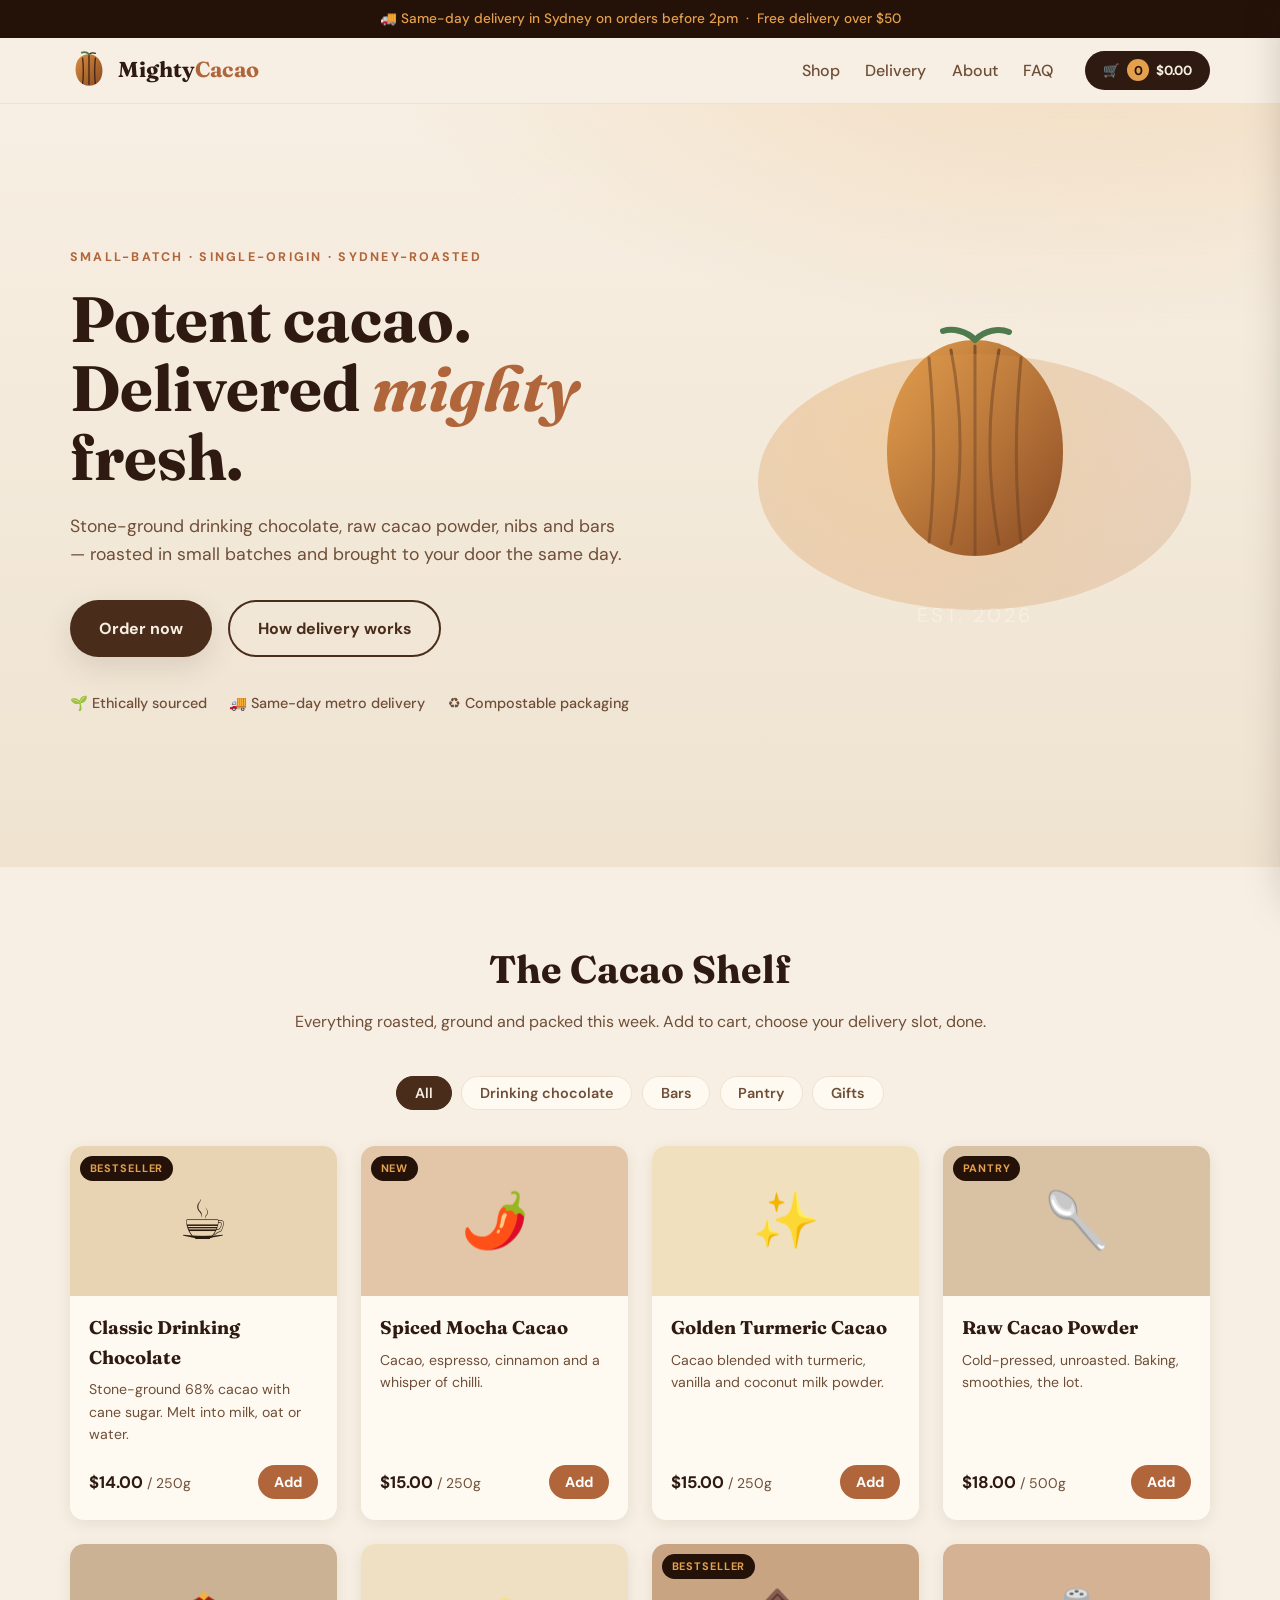
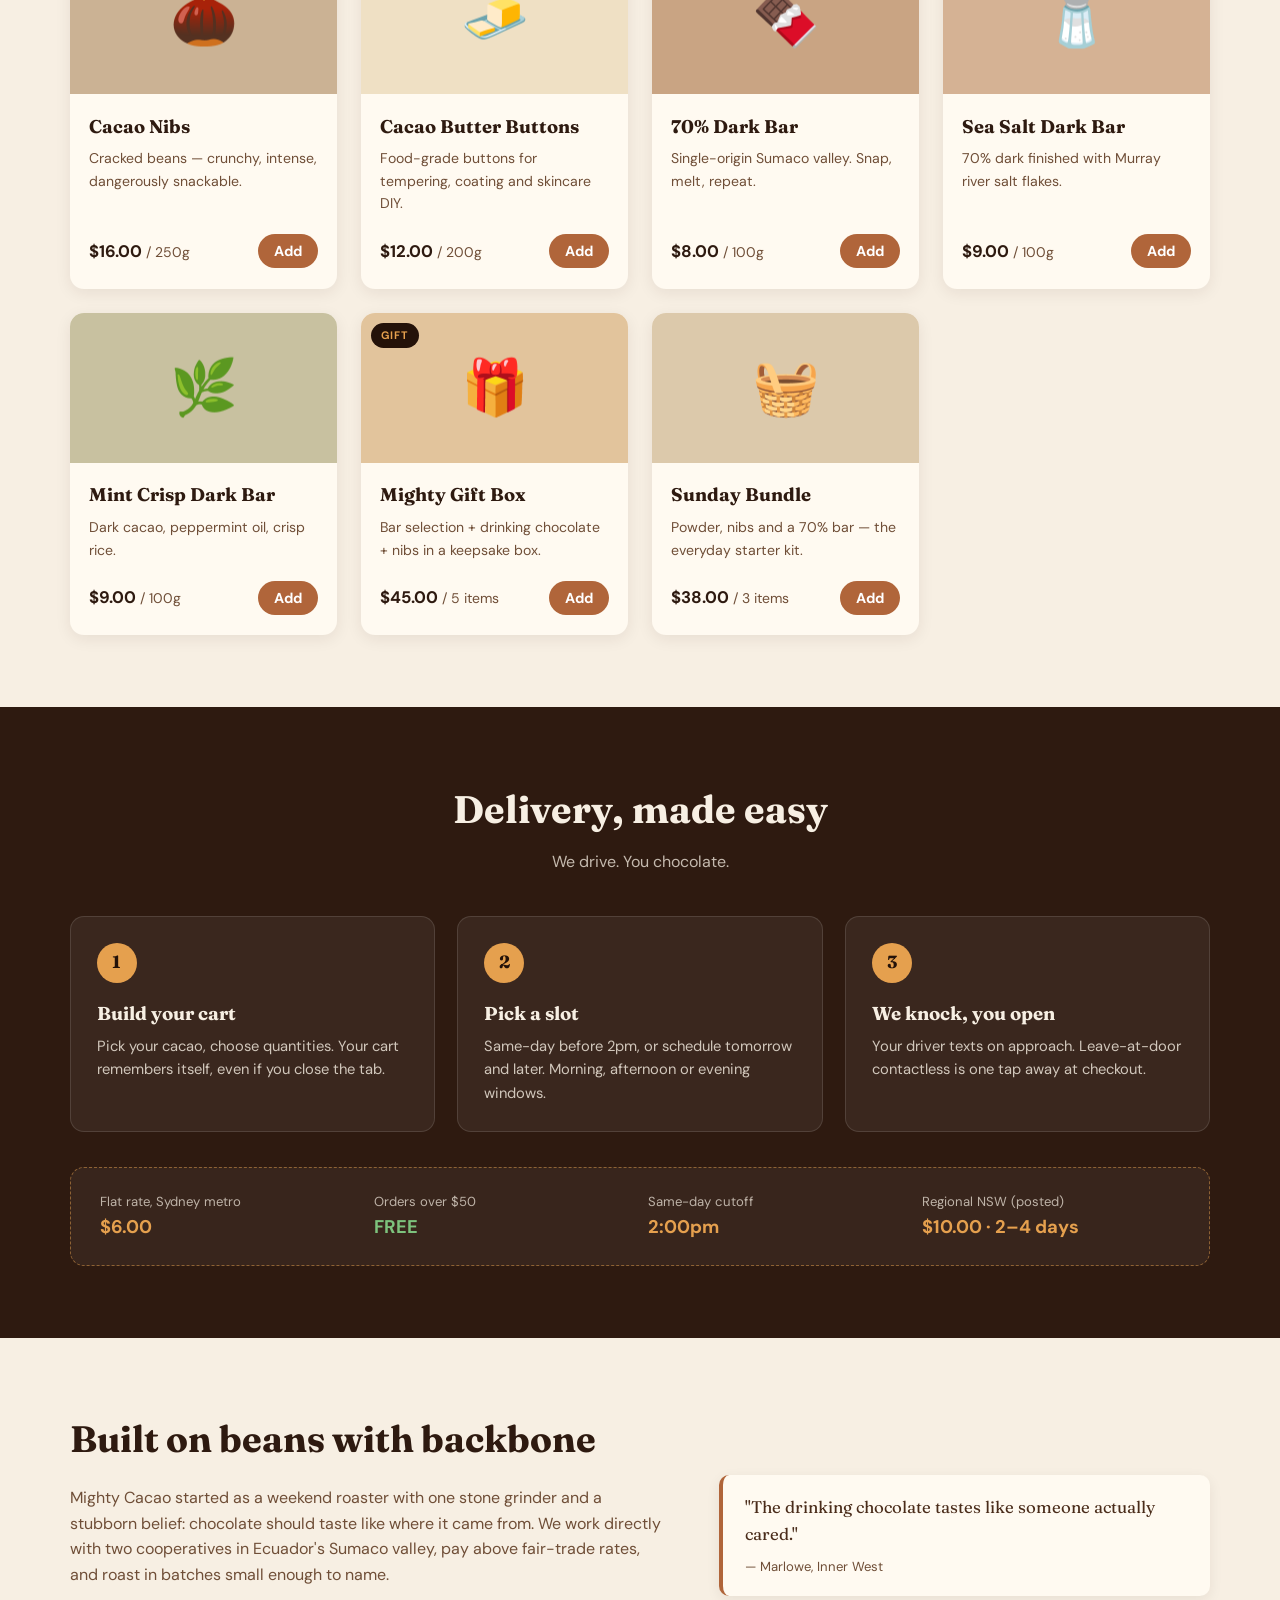
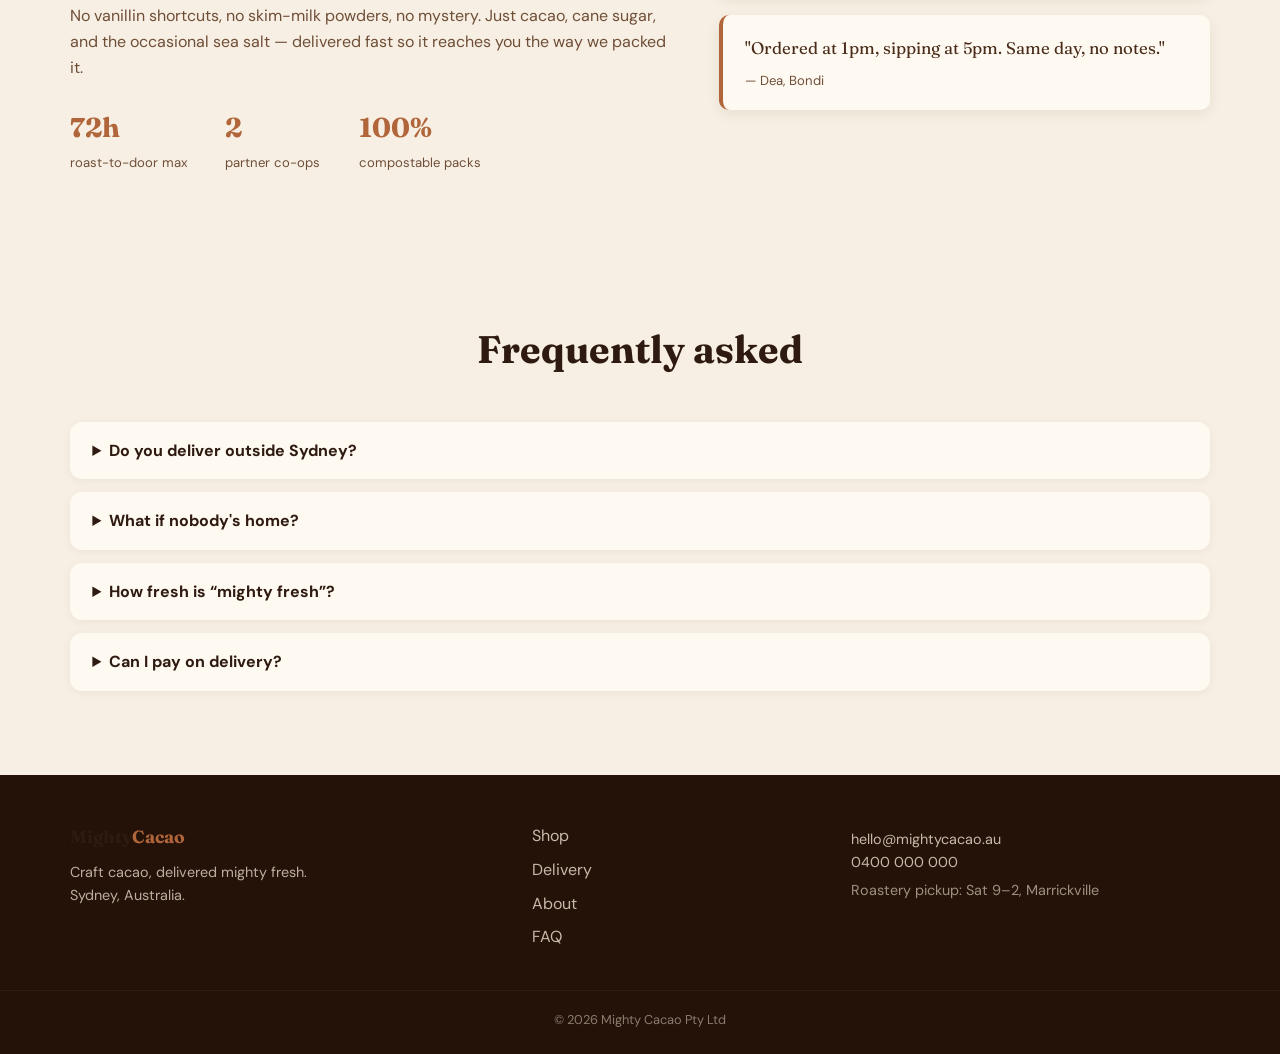
==== mighty-cacao-single-file.html @ 677f0672 "Mighty Cacao ordering site: shop, cart, checkout with delivery slots Co-Authored-By: Claude Code <no" ====
<!DOCTYPE html>
<html lang="en">
<head>
<meta charset="UTF-8">
<meta name="viewport" content="width=device-width, initial-scale=1.0">
<title>Mighty Cacao — Craft Cacao, Delivered</title>
<meta name="description" content="Small-batch cacao, drinking chocolate and bars, delivered fresh to your door. Order before 2pm for same-day delivery in Sydney.">
<link rel="preconnect" href="https://fonts.googleapis.com">
<link rel="preconnect" href="https://fonts.gstatic.com" crossorigin>
<link href="https://fonts.googleapis.com/css2?family=Fraunces:opsz,wght@9..144,400;9..144,600;9..144,700&family=DM+Sans:wght@400;500;700&display=swap" rel="stylesheet">
<style>
/* Mighty Cacao — styles */
:root {
  --espresso: #241209;
  --cocoa-900: #2e1a10;
  --cocoa-700: #4a2c1a;
  --cocoa-500: #6f4e37;
  --caramel: #c98a2d;
  --copper: #b0653a;
  --gold: #e5a04e;
  --cream: #f7efe3;
  --cream-2: #efe3d0;
  --paper: #fffaf1;
  --leaf: #4e7a4e;
  --ink: #2b1c12;
  --radius: 14px;
  --shadow: 0 10px 30px rgba(46, 26, 16, .12);
  --font-display: "Fraunces", Georgia, serif;
  --font-body: "DM Sans", system-ui, -apple-system, sans-serif;
}

* { margin: 0; padding: 0; box-sizing: border-box; }
html { scroll-behavior: smooth; }
body {
  font-family: var(--font-body);
  background: var(--cream);
  color: var(--ink);
  line-height: 1.6;
}
img, svg { display: block; }
a { color: inherit; text-decoration: none; }
button { font-family: inherit; cursor: pointer; }

.container { width: min(1140px, 92%); margin: 0 auto; }

/* ---------- buttons ---------- */
.btn {
  display: inline-block;
  padding: .85rem 1.7rem;
  border-radius: 999px;
  border: 2px solid transparent;
  font-weight: 700;
  font-size: 1rem;
  transition: transform .15s ease, box-shadow .15s ease, background .15s ease;
}
.btn:active { transform: scale(.97); }
.btn-primary { background: var(--cocoa-700); color: var(--cream); box-shadow: var(--shadow); }
.btn-primary:hover { background: var(--espresso); }
.btn-ghost { border-color: var(--cocoa-700); color: var(--cocoa-700); }
.btn-ghost:hover { background: rgba(74, 44, 26, .08); }
.btn-block { width: 100%; text-align: center; }
.btn:disabled { opacity: .45; cursor: not-allowed; }
.icon-btn {
  background: none; border: 0; font-size: 1.25rem; color: var(--cocoa-700);
  width: 38px; height: 38px; border-radius: 50%;
}
.icon-btn:hover { background: rgba(74, 44, 26, .1); }

/* ---------- announce ---------- */
.announce {
  background: var(--espresso); color: var(--gold);
  text-align: center; padding: .5rem 1rem; font-size: .85rem; font-weight: 500;
}

/* ---------- header ---------- */
.header {
  position: sticky; top: 0; z-index: 50;
  background: rgba(247, 239, 227, .92);
  backdrop-filter: blur(10px);
  border-bottom: 1px solid var(--cream-2);
}
.header-inner { display: flex; align-items: center; gap: 2rem; padding: .8rem 0; }
.logo { display: flex; align-items: center; gap: .6rem; }
.logo-text { font-family: var(--font-display); font-weight: 700; font-size: 1.35rem; color: var(--cocoa-900); }
.logo-text span { color: var(--copper); }
.logo-text.small { font-size: 1.1rem; display: inline-block; margin-bottom: .3rem; }
.nav { display: flex; gap: 1.6rem; margin-left: auto; }
.nav a { font-weight: 500; color: var(--cocoa-500); position: relative; }
.nav a:hover { color: var(--cocoa-900); }
.nav a::after {
  content: ""; position: absolute; left: 0; bottom: -4px; height: 2px; width: 0;
  background: var(--copper); transition: width .2s ease;
}
.nav a:hover::after { width: 100%; }
.cart-btn {
  display: flex; align-items: center; gap: .45rem;
  background: var(--cocoa-900); color: var(--cream);
  border: 0; border-radius: 999px; padding: .55rem 1.1rem; font-weight: 700;
}
.cart-btn:hover { background: var(--espresso); }
.cart-count {
  background: var(--gold); color: var(--espresso);
  border-radius: 999px; min-width: 22px; height: 22px;
  display: inline-flex; align-items: center; justify-content: center;
  font-size: .8rem; padding: 0 .35rem;
}

/* ---------- hero ---------- */
.hero {
  background:
    radial-gradient(1200px 500px at 85% -10%, rgba(229, 160, 78, .25), transparent 60%),
    linear-gradient(180deg, var(--cream) 0%, var(--cream-2) 100%);
  overflow: hidden;
}
.hero-inner { display: grid; grid-template-columns: 1.15fr .85fr; gap: 2rem; align-items: center; padding: 4.5rem 0 5rem; }
.eyebrow { text-transform: uppercase; letter-spacing: .18em; font-size: .78rem; font-weight: 700; color: var(--copper); margin-bottom: 1rem; }
.hero h1 { font-family: var(--font-display); font-size: clamp(2.4rem, 5.4vw, 4rem); line-height: 1.08; color: var(--cocoa-900); }
.hero h1 em { color: var(--copper); font-style: italic; }
.hero-sub { margin: 1.3rem 0 2rem; font-size: 1.1rem; color: var(--cocoa-500); max-width: 46ch; }
.hero-cta { display: flex; gap: 1rem; flex-wrap: wrap; }
.hero-badges { list-style: none; display: flex; gap: 1.4rem; margin-top: 2.2rem; flex-wrap: wrap; color: var(--cocoa-500); font-size: .9rem; font-weight: 500; }
.hero-art { position: relative; display: flex; justify-content: center; }
.hero-circle {
  position: absolute; inset: 10% 4%;
  background: radial-gradient(circle at 30% 30%, rgba(229,160,78,.35), rgba(176,101,58,.18));
  border-radius: 50%;
  animation: float 7s ease-in-out infinite;
}
@keyframes float { 0%,100% { transform: translateY(0); } 50% { transform: translateY(-14px); } }

/* ---------- sections ---------- */
section { padding: 4.5rem 0; }
.section-head { text-align: center; margin-bottom: 2.6rem; }
.section-head h2 { font-family: var(--font-display); font-size: clamp(1.7rem, 3.4vw, 2.4rem); color: var(--cocoa-900); }
.section-head p { color: var(--cocoa-500); margin-top: .5rem; }

/* ---------- shop ---------- */
.filter-bar { display: flex; gap: .6rem; justify-content: center; flex-wrap: wrap; margin-bottom: 2.2rem; }
.chip {
  border: 1.5px solid var(--cream-2); background: var(--paper); color: var(--cocoa-500);
  border-radius: 999px; padding: .45rem 1.1rem; font-weight: 600; font-size: .9rem;
}
.chip.active { background: var(--cocoa-700); border-color: var(--cocoa-700); color: var(--cream); }
.grid { display: grid; grid-template-columns: repeat(auto-fill, minmax(250px, 1fr)); gap: 1.5rem; }
.card {
  background: var(--paper); border-radius: var(--radius); overflow: hidden;
  box-shadow: 0 4px 16px rgba(46,26,16,.08);
  display: flex; flex-direction: column;
  transition: transform .18s ease, box-shadow .18s ease;
}
.card:hover { transform: translateY(-4px); box-shadow: var(--shadow); }
.card-img { height: 150px; display: flex; align-items: center; justify-content: center; font-size: 3.4rem; position: relative; }
.card-img .tag {
  position: absolute; top: 10px; left: 10px;
  background: var(--espresso); color: var(--gold);
  font-size: .68rem; font-weight: 700; letter-spacing: .08em; text-transform: uppercase;
  padding: .25rem .6rem; border-radius: 999px;
}
.card-body { padding: 1.1rem 1.2rem 1.3rem; display: flex; flex-direction: column; gap: .4rem; flex: 1; }
.card-body h3 { font-family: var(--font-display); font-size: 1.15rem; color: var(--cocoa-900); }
.card-body .desc { font-size: .88rem; color: var(--cocoa-500); flex: 1; }
.card-foot { display: flex; align-items: center; justify-content: space-between; margin-top: .8rem; }
.price { font-weight: 700; color: var(--cocoa-900); font-size: 1.05rem; }
.add-btn {
  background: var(--copper); border: 0; color: #fff; font-weight: 700;
  border-radius: 999px; padding: .5rem 1rem; font-size: .9rem;
}
.add-btn:hover { background: var(--cocoa-700); }
.qty-ctrl { display: flex; align-items: center; gap: .5rem; background: var(--cream); border-radius: 999px; padding: .25rem .4rem; }
.qty-ctrl button {
  width: 28px; height: 28px; border-radius: 50%; border: 0;
  background: var(--cocoa-700); color: var(--cream); font-weight: 700; font-size: 1rem; line-height: 1;
}
.qty-ctrl button:hover { background: var(--espresso); }
.qty-ctrl .q { min-width: 1.4ch; text-align: center; font-weight: 700; }

/* ---------- delivery ---------- */
.delivery { background: var(--cocoa-900); color: var(--cream); }
.delivery .section-head h2, .delivery .section-head p { color: var(--cream); }
.delivery .section-head p { opacity: .75; }
.steps { display: grid; grid-template-columns: repeat(3, 1fr); gap: 1.4rem; }
.step { background: rgba(255,255,255,.06); border: 1px solid rgba(255,255,255,.12); border-radius: var(--radius); padding: 1.6rem; }
.step-num {
  width: 40px; height: 40px; border-radius: 50%;
  background: var(--gold); color: var(--espresso);
  display: flex; align-items: center; justify-content: center;
  font-family: var(--font-display); font-weight: 700; font-size: 1.1rem; margin-bottom: 1rem;
}
.step h3 { font-family: var(--font-display); margin-bottom: .4rem; }
.step p { font-size: .92rem; opacity: .8; }
.delivery-card {
  margin-top: 2.2rem; background: rgba(255,255,255,.05);
  border: 1px dashed rgba(229,160,78,.5);
  border-radius: var(--radius); padding: 1.4rem 1.8rem;
  display: grid; grid-template-columns: repeat(4, 1fr); gap: 1rem;
}
.dc-row { display: flex; flex-direction: column; gap: .1rem; }
.dc-row span { font-size: .82rem; opacity: .7; }
.dc-row strong { font-size: 1.15rem; color: var(--gold); }
.dc-row strong.free { color: var(--leaf); filter: brightness(1.6); }

/* ---------- about ---------- */
.about-inner { display: grid; grid-template-columns: 1.1fr .9fr; gap: 3rem; align-items: center; }
.about-copy h2 { font-family: var(--font-display); font-size: clamp(1.7rem, 3vw, 2.3rem); color: var(--cocoa-900); margin-bottom: 1rem; }
.about-copy p { color: var(--cocoa-500); margin-bottom: 1rem; }
.about-stats { display: flex; gap: 2.4rem; margin-top: 1.6rem; }
.about-stats strong { font-family: var(--font-display); font-size: 1.7rem; color: var(--copper); display: block; }
.about-stats span { font-size: .82rem; color: var(--cocoa-500); }
.about-panel { display: flex; flex-direction: column; gap: 1.2rem; }
.about-panel blockquote {
  background: var(--paper); border-left: 4px solid var(--copper);
  border-radius: 10px; padding: 1.2rem 1.4rem; font-family: var(--font-display);
  font-size: 1.05rem; color: var(--cocoa-700); box-shadow: 0 4px 14px rgba(46,26,16,.07);
}
.about-panel cite { display: block; margin-top: .5rem; font-family: var(--font-body); font-style: normal; font-size: .82rem; color: var(--cocoa-500); }

/* ---------- faq ---------- */
.faq details {
  background: var(--paper); border-radius: 12px; margin-bottom: .8rem;
  padding: 1rem 1.4rem; box-shadow: 0 2px 10px rgba(46,26,16,.05);
}
.faq summary { font-weight: 700; color: var(--cocoa-900); cursor: pointer; }
.faq details p { margin-top: .6rem; color: var(--cocoa-500); }

/* ---------- footer ---------- */
.footer { background: var(--espresso); color: var(--cream-2); padding: 3rem 0 1.5rem; }
.footer-inner { display: grid; grid-template-columns: 1.2fr .8fr 1fr; gap: 2rem; }
.footer-inner p { opacity: .75; font-size: .9rem; margin-top: .3rem; }
.footer-links { display: flex; flex-direction: column; gap: .5rem; }
.footer-links a { opacity: .8; }
.footer-links a:hover { opacity: 1; color: var(--gold); }
.footer-contact p { opacity: .8; }
.hours { font-size: .8rem; opacity: .6 !important; }
.copyright { text-align: center; opacity: .5; font-size: .8rem; margin-top: 2.5rem; padding-top: 1.2rem; border-top: 1px solid rgba(255,255,255,.1); }

/* ---------- cart drawer ---------- */
.overlay {
  position: fixed; inset: 0; background: rgba(36,18,9,.5);
  z-index: 90; opacity: 0; transition: opacity .25s ease;
}
.overlay.show { opacity: 1; }
.cart-drawer {
  position: fixed; top: 0; right: 0; height: 100dvh; width: min(420px, 94vw);
  background: var(--paper); z-index: 100;
  transform: translateX(105%); transition: transform .3s cubic-bezier(.2,.8,.2,1);
  display: flex; flex-direction: column; box-shadow: -12px 0 40px rgba(36,18,9,.25);
}
.cart-drawer.open { transform: translateX(0); }
.cart-head { display: flex; align-items: center; justify-content: space-between; padding: 1.2rem 1.4rem; border-bottom: 1px solid var(--cream-2); }
.cart-head h3 { font-family: var(--font-display); color: var(--cocoa-900); }
.ship-bar { padding: .9rem 1.4rem; background: var(--cream); border-bottom: 1px solid var(--cream-2); }
.ship-bar p { font-size: .85rem; color: var(--cocoa-500); margin-bottom: .5rem; }
.ship-track { height: 8px; background: var(--cream-2); border-radius: 999px; overflow: hidden; }
.ship-fill { height: 100%; width: 0%; background: linear-gradient(90deg, var(--copper), var(--gold)); border-radius: 999px; transition: width .35s ease; }
.cart-items { flex: 1; overflow-y: auto; padding: .8rem 1.4rem; }
.cart-empty { text-align: center; color: var(--cocoa-500); padding: 3rem 1rem; }
.cart-empty .big { font-size: 2.6rem; margin-bottom: .6rem; }
.ci {
  display: flex; gap: .9rem; align-items: center;
  padding: .9rem 0; border-bottom: 1px solid var(--cream-2);
}
.ci-emoji { width: 54px; height: 54px; border-radius: 10px; display: flex; align-items: center; justify-content: center; font-size: 1.7rem; flex: none; }
.ci-info { flex: 1; min-width: 0; }
.ci-info h4 { font-size: .95rem; color: var(--cocoa-900); }
.ci-info .ci-price { font-size: .82rem; color: var(--cocoa-500); }
.ci-line { font-weight: 700; color: var(--cocoa-900); font-size: .95rem; }
.ci-remove { background: none; border: 0; color: var(--cocoa-500); font-size: 1rem; padding: .3rem; }
.ci-remove:hover { color: #a33; }
.cart-foot { padding: 1.1rem 1.4rem 1.4rem; border-top: 1px solid var(--cream-2); background: var(--cream); }
.cart-totals > div { display: flex; justify-content: space-between; font-size: .95rem; color: var(--cocoa-500); padding: .25rem 0; }
.cart-totals .grand { font-size: 1.2rem; font-weight: 700; color: var(--cocoa-900); border-top: 1px dashed var(--cream-2); margin-top: .4rem; padding-top: .6rem; }
.cart-foot .btn { margin-top: .9rem; }

/* ---------- modal ---------- */
.modal {
  position: fixed; inset: 0; z-index: 110;
  display: flex; align-items: center; justify-content: center;
  background: rgba(36,18,9,.55); padding: 1rem;
  opacity: 0; pointer-events: none; transition: opacity .25s ease;
}
.modal.open { opacity: 1; pointer-events: auto; }
.modal-card {
  background: var(--paper); border-radius: 18px; width: min(520px, 100%);
  max-height: 92dvh; overflow-y: auto; position: relative;
  padding: 2rem; box-shadow: 0 30px 80px rgba(36,18,9,.4);
  transform: translateY(14px); transition: transform .25s ease;
}
.modal.open .modal-card { transform: translateY(0); }
.modal-x { position: absolute; top: .8rem; right: .8rem; }
.modal-card h3 { font-family: var(--font-display); color: var(--cocoa-900); margin-bottom: 1.2rem; }
form label, .field-row label { display: block; font-size: .85rem; font-weight: 600; color: var(--cocoa-700); margin-bottom: .9rem; }
form input, form select, form textarea {
  width: 100%; margin-top: .3rem; padding: .65rem .8rem;
  border: 1.5px solid var(--cream-2); border-radius: 10px;
  font-family: inherit; font-size: .95rem; background: #fff; color: var(--ink);
}
form input:focus, form select:focus, form textarea:focus {
  outline: none; border-color: var(--copper); box-shadow: 0 0 0 3px rgba(176,101,58,.15);
}
form input.invalid, form select.invalid { border-color: #c0392b; box-shadow: 0 0 0 3px rgba(192,57,43,.12); }
.field-row { display: grid; grid-template-columns: 1fr 1fr; gap: .9rem; }
.check { display: flex !important; align-items: center; gap: .5rem; font-weight: 500 !important; }
.check input { width: auto; margin: 0; accent-color: var(--copper); }
.pay { border: 1.5px solid var(--cream-2); border-radius: 10px; padding: .8rem 1rem; margin-bottom: 1rem; }
.pay legend { font-size: .8rem; font-weight: 700; color: var(--cocoa-700); padding: 0 .4rem; }
.radio { display: flex; align-items: center; gap: .5rem; margin-bottom: .4rem !important; font-weight: 500 !important; }
.radio:last-child { margin-bottom: 0 !important; }
.radio input { width: auto; accent-color: var(--copper); }
.radio span { font-size: .72rem; background: var(--cream-2); border-radius: 6px; padding: .1rem .45rem; color: var(--cocoa-500); }
.co-summary { background: var(--cream); border-radius: 10px; padding: 1rem 1.1rem; margin-bottom: 1.1rem; font-size: .9rem; }
.co-summary .row { display: flex; justify-content: space-between; padding: .18rem 0; color: var(--cocoa-500); }
.co-summary .row.grand { font-weight: 700; color: var(--cocoa-900); border-top: 1px dashed var(--cream-2); margin-top: .4rem; padding-top: .5rem; }
.co-summary .meta { font-size: .8rem; color: var(--cocoa-500); margin-top: .5rem; }
.done-mark { font-size: 3rem; text-align: center; margin-bottom: .4rem; }
#coDone { text-align: center; }
.order-no {
  font-family: var(--font-display); font-size: 1.2rem; color: var(--copper);
  background: var(--cream); border-radius: 10px; padding: .5rem; margin: .6rem 0 1rem;
}
#doneMsg { color: var(--cocoa-500); margin-bottom: 1rem; }
#coDone .co-summary { text-align: left; }

/* ---------- toast ---------- */
.toast {
  position: fixed; bottom: 1.4rem; left: 50%; transform: translate(-50%, 20px);
  background: var(--espresso); color: var(--cream); padding: .7rem 1.3rem;
  border-radius: 999px; font-size: .9rem; font-weight: 600;
  opacity: 0; pointer-events: none; transition: opacity .25s ease, transform .25s ease;
  z-index: 120; box-shadow: var(--shadow); white-space: nowrap;
}
.toast.show { opacity: 1; transform: translate(-50%, 0); }

/* ---------- responsive ---------- */
@media (max-width: 900px) {
  .hero-inner { grid-template-columns: 1fr; text-align: center; padding: 3rem 0 3.5rem; }
  .hero-cta, .hero-badges { justify-content: center; }
  .hero-art { order: -1; }
  .hero-art svg { width: 200px; height: 214px; }
  .hero-circle { inset: 8%; }
  .steps { grid-template-columns: 1fr; }
  .delivery-card { grid-template-columns: 1fr 1fr; }
  .about-inner { grid-template-columns: 1fr; gap: 2rem; }
  .footer-inner { grid-template-columns: 1fr; text-align: center; }
  .footer-links { flex-direction: row; justify-content: center; gap: 1.4rem; }
}
@media (max-width: 640px) {
  .nav { display: none; }
  .header-inner { justify-content: space-between; }
  .field-row { grid-template-columns: 1fr; }
  .cart-total { display: none; }
}

</style>
<link rel="icon" href="data:image/svg+xml,<svg xmlns='http://www.w3.org/2000/svg' viewBox='0 0 100 100'><text y='.9em' font-size='90'>🍫</text></svg>">
</head>
<body>

<!-- Announcement bar -->
<div class="announce">🚚 Same-day delivery in Sydney on orders before 2pm &nbsp;·&nbsp; Free delivery over $50</div>

<!-- Header -->
<header class="header" id="top">
  <div class="container header-inner">
    <a class="logo" href="#top" aria-label="Mighty Cacao home">
      <svg class="logo-mark" viewBox="0 0 48 48" width="38" height="38" aria-hidden="true">
        <defs>
          <linearGradient id="podg" x1="0" y1="0" x2="1" y2="1">
            <stop offset="0" stop-color="#d98e3f"/><stop offset="1" stop-color="#8a4a22"/>
          </linearGradient>
        </defs>
        <path d="M24 4c10 0 17 9 17 21S34 44 24 44 7 35 7 23 14 4 24 4z" fill="url(#podg)"/>
        <path d="M24 6v36M16 9c1 11 1 23 0 32M32 9c-1 11-1 23 0 32M24 4c3-2 6-2 8-1" stroke="#3d2317" stroke-width="1.6" fill="none" stroke-linecap="round"/>
        <path d="M24 4c-2-2-6-3-9-2" stroke="#4e7a4e" stroke-width="2.4" fill="none" stroke-linecap="round"/>
      </svg>
      <span class="logo-text">Mighty<span>Cacao</span></span>
    </a>
    <nav class="nav" aria-label="Main">
      <a href="#shop">Shop</a>
      <a href="#delivery">Delivery</a>
      <a href="#about">About</a>
      <a href="#faq">FAQ</a>
    </nav>
    <button class="cart-btn" id="cartBtn" aria-label="Open cart">
      🛒 <span class="cart-count" id="cartCount">0</span>
      <span class="cart-total" id="cartBtnTotal">$0.00</span>
    </button>
  </div>
</header>

<!-- Hero -->
<section class="hero">
  <div class="container hero-inner">
    <div class="hero-copy">
      <p class="eyebrow">Small-batch · Single-origin · Sydney-roasted</p>
      <h1>Potent cacao.<br>Delivered <em>mighty</em> fresh.</h1>
      <p class="hero-sub">Stone-ground drinking chocolate, raw cacao powder, nibs and bars — roasted in small batches and brought to your door the same day.</p>
      <div class="hero-cta">
        <a class="btn btn-primary" href="#shop">Order now</a>
        <a class="btn btn-ghost" href="#delivery">How delivery works</a>
      </div>
      <ul class="hero-badges">
        <li>🌱 Ethically sourced</li>
        <li>🚚 Same-day metro delivery</li>
        <li>♻️ Compostable packaging</li>
      </ul>
    </div>
    <div class="hero-art" aria-hidden="true">
      <div class="hero-circle"></div>
      <svg viewBox="0 0 300 320" width="300" height="320">
        <defs>
          <linearGradient id="podBig" x1="0" y1="0" x2="0.8" y2="1">
            <stop offset="0" stop-color="#e5a04e"/><stop offset="1" stop-color="#7a3d1c"/>
          </linearGradient>
          <linearGradient id="mug" x1="0" y1="0" x2="0" y2="1">
            <stop offset="0" stop-color="#fff8ec"/><stop offset="1" stop-color="#eadbc2"/>
          </linearGradient>
        </defs>
        <path d="M150 18c52 0 88 48 88 112s-38 104-88 104-88-40-88-104S98 18 150 18z" fill="url(#podBig)"/>
        <path d="M150 24v208M104 36c6 64 6 130 0 184M196 36c-6 64-6 130 0 184M126 28c12 62 12 128 0 194M174 28c-12 62-12 128 0 194" stroke="#4a2818" stroke-width="3" fill="none" stroke-linecap="round" opacity=".55"/>
        <path d="M150 18c10-10 24-12 34-8M150 18c-8-9-22-12-32-9" stroke="#4e7a4e" stroke-width="6" fill="none" stroke-linecap="round"/>
        <text x="150" y="300" text-anchor="middle" font-size="20" fill="#f7efe3" font-family="DM Sans, sans-serif" letter-spacing="3">EST. 2026</text>
      </svg>
    </div>
  </div>
</section>

<!-- Shop -->
<section class="shop" id="shop">
  <div class="container">
    <div class="section-head">
      <h2>The Cacao Shelf</h2>
      <p>Everything roasted, ground and packed this week. Add to cart, choose your delivery slot, done.</p>
    </div>
    <div class="filter-bar" id="filterBar" role="tablist" aria-label="Product categories"></div>
    <div class="grid" id="productGrid"></div>
  </div>
</section>

<!-- Delivery -->
<section class="delivery" id="delivery">
  <div class="container">
    <div class="section-head">
      <h2>Delivery, made easy</h2>
      <p>We drive. You chocolate.</p>
    </div>
    <div class="steps">
      <div class="step">
        <div class="step-num">1</div>
        <h3>Build your cart</h3>
        <p>Pick your cacao, choose quantities. Your cart remembers itself, even if you close the tab.</p>
      </div>
      <div class="step">
        <div class="step-num">2</div>
        <h3>Pick a slot</h3>
        <p>Same-day before 2pm, or schedule tomorrow and later. Morning, afternoon or evening windows.</p>
      </div>
      <div class="step">
        <div class="step-num">3</div>
        <h3>We knock, you open</h3>
        <p>Your driver texts on approach. Leave-at-door contactless is one tap away at checkout.</p>
      </div>
    </div>
    <div class="delivery-card">
      <div class="dc-row"><span>Flat rate, Sydney metro</span><strong>$6.00</strong></div>
      <div class="dc-row"><span>Orders over $50</span><strong class="free">FREE</strong></div>
      <div class="dc-row"><span>Same-day cutoff</span><strong>2:00pm</strong></div>
      <div class="dc-row"><span>Regional NSW (posted)</span><strong>$10.00 · 2–4 days</strong></div>
    </div>
  </div>
</section>

<!-- About -->
<section class="about" id="about">
  <div class="container about-inner">
    <div class="about-copy">
      <h2>Built on beans with backbone</h2>
      <p>Mighty Cacao started as a weekend roaster with one stone grinder and a stubborn belief: chocolate should taste like where it came from. We work directly with two cooperatives in Ecuador's Sumaco valley, pay above fair-trade rates, and roast in batches small enough to name.</p>
      <p>No vanillin shortcuts, no skim-milk powders, no mystery. Just cacao, cane sugar, and the occasional sea salt — delivered fast so it reaches you the way we packed it.</p>
      <div class="about-stats">
        <div><strong>72h</strong><span>roast-to-door max</span></div>
        <div><strong>2</strong><span>partner co-ops</span></div>
        <div><strong>100%</strong><span>compostable packs</span></div>
      </div>
    </div>
    <div class="about-panel" aria-hidden="true">
      <blockquote>"The drinking chocolate tastes like someone actually cared."<cite>— Marlowe, Inner West</cite></blockquote>
      <blockquote>"Ordered at 1pm, sipping at 5pm. Same day, no notes."<cite>— Dea, Bondi</cite></blockquote>
    </div>
  </div>
</section>

<!-- FAQ -->
<section class="faq" id="faq">
  <div class="container">
    <div class="section-head"><h2>Frequently asked</h2></div>
    <details><summary>Do you deliver outside Sydney?</summary><p>Yes — regional NSW and interstate is posted via courier, $10 flat, 2–4 business days. Metro same-day is at checkout by default.</p></details>
    <details><summary>What if nobody's home?</summary><p>Tick “leave at door” at checkout, or your driver will text you to reschedule the window at no charge.</p></details>
    <details><summary>How fresh is “mighty fresh”?</summary><p>Everything is roasted within 72 hours of delivery. Best before dates are 12+ months out on dry goods.</p></details>
    <details><summary>Can I pay on delivery?</summary><p>Yes — pay by card on pickup at the door, or pay online at checkout. Whichever you prefer.</p></details>
  </div>
</section>

<!-- Footer -->
<footer class="footer">
  <div class="container footer-inner">
    <div>
      <span class="logo-text small">Mighty<span>Cacao</span></span>
      <p>Craft cacao, delivered mighty fresh.<br>Sydney, Australia.</p>
    </div>
    <div class="footer-links">
      <a href="#shop">Shop</a>
      <a href="#delivery">Delivery</a>
      <a href="#about">About</a>
      <a href="#faq">FAQ</a>
    </div>
    <div class="footer-contact">
      <p>hello@mightycacao.au<br>0400 000 000</p>
      <p class="hours">Roastery pickup: Sat 9–2, Marrickville</p>
    </div>
  </div>
  <div class="copyright">© 2026 Mighty Cacao Pty Ltd</div>
</footer>

<!-- Cart drawer -->
<div class="overlay" id="overlay" hidden></div>
<aside class="cart-drawer" id="cartDrawer" aria-label="Shopping cart" aria-hidden="true">
  <div class="cart-head">
    <h3>Your cart</h3>
    <button class="icon-btn" id="cartClose" aria-label="Close cart">✕</button>
  </div>
  <div class="ship-bar">
    <p id="shipMsg">Add <strong>$50.00</strong> more for free delivery 🚚</p>
    <div class="ship-track"><div class="ship-fill" id="shipFill"></div></div>
  </div>
  <div class="cart-items" id="cartItems"></div>
  <div class="cart-foot">
    <div class="cart-totals">
      <div><span>Subtotal</span><span id="cartSubtotal">$0.00</span></div>
      <div><span>Delivery</span><span id="cartDelivery">—</span></div>
      <div class="grand"><span>Total</span><span id="cartGrand">$0.00</span></div>
    </div>
    <button class="btn btn-primary btn-block" id="checkoutBtn" disabled>Checkout</button>
  </div>
</aside>

<!-- Checkout modal -->
<div class="modal" id="checkoutModal" aria-hidden="true" role="dialog" aria-labelledby="coTitle">
  <div class="modal-card">
    <button class="icon-btn modal-x" id="coClose" aria-label="Close checkout">✕</button>
    <div id="coView">
      <h3 id="coTitle">Delivery details</h3>
      <form id="orderForm" novalidate>
        <div class="field-row">
          <label>Name<input required name="name" autocomplete="name" placeholder="Jane Cocoa"></label>
          <label>Phone<input required name="phone" type="tel" autocomplete="tel" placeholder="04XX XXX XXX"></label>
        </div>
        <label>Email<input required name="email" type="email" autocomplete="email" placeholder="jane@example.com"></label>
        <label>Delivery address<input required name="address" autocomplete="street-address" placeholder="12 Chocolate Lane, Marrickville NSW 2204"></label>
        <div class="field-row">
          <label>Date<select name="date" id="dateSelect"></select></label>
          <label>Window<select name="slot">
            <option>Morning (9am–1pm)</option>
            <option>Afternoon (1pm–5pm)</option>
            <option>Evening (5pm–8pm)</option>
          </select></label>
        </div>
        <label class="check"><input type="checkbox" name="leave"> Leave at door (contactless)</label>
        <label class="check"><input type="checkbox" name="notes" id="notesToggle"> Order notes</label>
        <label id="notesWrap" hidden>Notes<textarea name="notes" rows="2" placeholder="Buzzer 2B, dog is friendly…"></textarea></label>
        <fieldset class="pay">
          <legend>Payment</legend>
          <label class="radio"><input type="radio" name="pay" value="card-online" checked> Pay online (card) <span>demo</span></label>
          <label class="radio"><input type="radio" name="pay" value="pay-on-delivery"> Pay at the door (card/EOI)</label>
        </fieldset>
        <div class="co-summary" id="coSummary"></div>
        <button class="btn btn-primary btn-block" type="submit" id="placeOrder">Place order</button>
      </form>
    </div>
    <div id="coDone" hidden>
      <div class="done-mark">🎉</div>
      <h3>Order confirmed</h3>
      <p class="order-no" id="orderNo"></p>
      <p id="doneMsg"></p>
      <div class="co-summary" id="doneSummary"></div>
      <button class="btn btn-primary btn-block" id="doneClose">Back to the shelf</button>
    </div>
  </div>
</div>

<!-- Toast -->
<div class="toast" id="toast" role="status" aria-live="polite"></div>

<script>
/* Mighty Cacao — storefront logic */
"use strict";

// ---------- data ----------
const PRODUCTS = [
  { id: "dc-classic", name: "Classic Drinking Chocolate", cat: "drinking", price: 14, size: "250g", emoji: "☕", bg: "#e8d3b2", tag: "Bestseller", desc: "Stone-ground 68% cacao with cane sugar. Melt into milk, oat or water." },
  { id: "dc-mocha", name: "Spiced Mocha Cacao", cat: "drinking", price: 15, size: "250g", emoji: "🌶️", bg: "#e3c6a8", tag: "New", desc: "Cacao, espresso, cinnamon and a whisper of chilli." },
  { id: "dc-white", name: "Golden Turmeric Cacao", cat: "drinking", price: 15, size: "250g", emoji: "✨", bg: "#f0e0bd", desc: "Cacao blended with turmeric, vanilla and coconut milk powder." },
  { id: "powder-raw", name: "Raw Cacao Powder", cat: "pantry", price: 18, size: "500g", emoji: "🥄", bg: "#d9c1a3", tag: "Pantry", desc: "Cold-pressed, unroasted. Baking, smoothies, the lot." },
  { id: "nibs", name: "Cacao Nibs", cat: "pantry", price: 16, size: "250g", emoji: "🌰", bg: "#cbb294", desc: "Cracked beans — crunchy, intense, dangerously snackable." },
  { id: "butter", name: "Cacao Butter Buttons", cat: "pantry", price: 12, size: "200g", emoji: "🧈", bg: "#efe0c4", desc: "Food-grade buttons for tempering, coating and skincare DIY." },
  { id: "bar-70", name: "70% Dark Bar", cat: "bars", price: 8, size: "100g", emoji: "🍫", bg: "#c9a483", tag: "Bestseller", desc: "Single-origin Sumaco valley. Snap, melt, repeat." },
  { id: "bar-sea", name: "Sea Salt Dark Bar", cat: "bars", price: 9, size: "100g", emoji: "🧂", bg: "#d5b294", desc: "70% dark finished with Murray river salt flakes." },
  { id: "bar-mint", name: "Mint Crisp Dark Bar", cat: "bars", price: 9, size: "100g", emoji: "🌿", bg: "#c8c1a0", desc: "Dark cacao, peppermint oil, crisp rice." },
  { id: "gift-box", name: "Mighty Gift Box", cat: "gifts", price: 45, size: "5 items", emoji: "🎁", bg: "#e2c49c", tag: "Gift", desc: "Bar selection + drinking chocolate + nibs in a keepsake box." },
  { id: "bundle", name: "Sunday Bundle", cat: "gifts", price: 38, size: "3 items", emoji: "🧺", bg: "#dcc9ab", desc: "Powder, nibs and a 70% bar — the everyday starter kit." },
];

const FREE_SHIP_THRESHOLD = 50;
const DELIVERY_FEE = 6;
const REGIONAL_FEE = 10;
const SAME_DAY_CUTOFF_HOUR = 14; // 2pm Sydney

const CATS = [
  { key: "all", label: "All" },
  { key: "drinking", label: "Drinking chocolate" },
  { key: "bars", label: "Bars" },
  { key: "pantry", label: "Pantry" },
  { key: "gifts", label: "Gifts" },
];

// ---------- state ----------
const LS_KEY = "mighty-cart-v1";
let cart = loadCart(); // { [productId]: qty }
let activeCat = "all";

function loadCart() {
  try {
    const raw = localStorage.getItem(LS_KEY);
    if (!raw) return {};
    const obj = JSON.parse(raw);
    // keep only valid products/quantities
    const clean = {};
    for (const [id, q] of Object.entries(obj)) {
      if (PRODUCTS.some(p => p.id === id) && Number.isInteger(q) && q > 0 && q <= 99) clean[id] = q;
    }
    return clean;
  } catch { return {}; }
}
function saveCart() { localStorage.setItem(LS_KEY, JSON.stringify(cart)); }

// ---------- helpers ----------
const $ = sel => document.querySelector(sel);
const money = n => `$${n.toFixed(2)}`;
const byId = id => PRODUCTS.find(p => p.id === id);

function cartCount() { return Object.values(cart).reduce((a, b) => a + b, 0); }
function subtotal() { return Object.entries(cart).reduce((s, [id, q]) => s + byId(id).price * q, 0); }
function deliveryFee() {
  const sub = subtotal();
  if (sub === 0) return 0;
  return sub >= FREE_SHIP_THRESHOLD ? 0 : DELIVERY_FEE;
}

let toastTimer = null;
function toast(msg) {
  const t = $("#toast");
  t.textContent = msg;
  t.classList.add("show");
  clearTimeout(toastTimer);
  toastTimer = setTimeout(() => t.classList.remove("show"), 2200);
}

// ---------- render: filters + grid ----------
function renderFilters() {
  const bar = $("#filterBar");
  bar.innerHTML = "";
  CATS.forEach(c => {
    const b = document.createElement("button");
    b.className = "chip" + (c.key === activeCat ? " active" : "");
    b.textContent = c.label;
    b.setAttribute("role", "tab");
    b.setAttribute("aria-selected", String(c.key === activeCat));
    b.addEventListener("click", () => { activeCat = c.key; renderFilters(); renderGrid(); });
    bar.appendChild(b);
  });
}

function renderGrid() {
  const grid = $("#productGrid");
  grid.innerHTML = "";
  PRODUCTS.filter(p => activeCat === "all" || p.cat === activeCat).forEach(p => {
    const card = document.createElement("article");
    card.className = "card";
    const qty = cart[p.id] || 0;
    card.innerHTML = `
      <div class="card-img" style="background:${p.bg}">
        ${p.tag ? `<span class="tag">${p.tag}</span>` : ""}
        <span>${p.emoji}</span>
      </div>
      <div class="card-body">
        <h3>${p.name}</h3>
        <p class="desc">${p.desc}</p>
        <div class="card-foot">
          <span class="price">${money(p.price)} <small style="color:var(--cocoa-500);font-weight:400">/ ${p.size}</small></span>
          <span data-slot></span>
        </div>
      </div>`;
    const slot = card.querySelector("[data-slot]");
    if (qty > 0) {
      slot.innerHTML = `
        <span class="qty-ctrl">
          <button aria-label="Remove one ${p.name}" data-dec>−</button>
          <span class="q">${qty}</span>
          <button aria-label="Add one ${p.name}" data-inc>+</button>
        </span>`;
      slot.querySelector("[data-inc]").addEventListener("click", () => add(p.id));
      slot.querySelector("[data-dec]").addEventListener("click", () => setQty(p.id, qty - 1));
    } else {
      const b = document.createElement("button");
      b.className = "add-btn";
      b.textContent = "Add";
      b.addEventListener("click", () => add(p.id));
      slot.appendChild(b);
    }
    grid.appendChild(card);
  });
}

// ---------- cart ops ----------
function add(id) {
  cart[id] = Math.min((cart[id] || 0) + 1, 99);
  afterCartChange();
  toast(`${byId(id).emoji} ${byId(id).name} added`);
}
function setQty(id, q) {
  if (q <= 0) delete cart[id];
  else cart[id] = Math.min(q, 99);
  afterCartChange();
}
function removeItem(id) { delete cart[id]; afterCartChange(); }

function afterCartChange() {
  saveCart();
  renderGrid();
  renderCart();
}

// ---------- render: cart drawer ----------
function renderCart() {
  const n = cartCount(), sub = subtotal(), fee = deliveryFee();
  $("#cartCount").textContent = n;
  $("#cartBtnTotal").textContent = money(sub);

  const items = $("#cartItems");
  items.innerHTML = "";
  const ids = Object.keys(cart);
  if (!ids.length) {
    items.innerHTML = `<div class="cart-empty"><div class="big">🍫</div><p>Your cart is empty.<br>The shelf awaits.</p></div>`;
  } else {
    ids.forEach(id => {
      const p = byId(id), q = cart[id];
      const row = document.createElement("div");
      row.className = "ci";
      row.innerHTML = `
        <div class="ci-emoji" style="background:${p.bg}">${p.emoji}</div>
        <div class="ci-info">
          <h4>${p.name}</h4>
          <div class="ci-price">${money(p.price)} · ${p.size}</div>
        </div>
        <span class="qty-ctrl">
          <button aria-label="Decrease ${p.name}" data-dec>−</button>
          <span class="q">${q}</span>
          <button aria-label="Increase ${p.name}" data-inc>+</button>
        </span>
        <span class="ci-line">${money(p.price * q)}</span>
        <button class="ci-remove" aria-label="Remove ${p.name}">🗑</button>`;
      row.querySelector("[data-inc]").addEventListener("click", () => setQty(id, q + 1));
      row.querySelector("[data-dec]").addEventListener("click", () => setQty(id, q - 1));
      row.querySelector(".ci-remove").addEventListener("click", () => removeItem(id));
      items.appendChild(row);
    });
  }

  // free shipping bar
  const remaining = Math.max(0, FREE_SHIP_THRESHOLD - sub);
  $("#shipMsg").innerHTML = remaining > 0
    ? `Add <strong>${money(remaining)}</strong> more for free delivery 🚚`
    : `Free delivery unlocked! 🎉`;
  $("#shipFill").style.width = Math.min(100, (sub / FREE_SHIP_THRESHOLD) * 100) + "%";

  $("#cartSubtotal").textContent = money(sub);
  $("#cartDelivery").textContent = ids.length ? (fee === 0 ? "FREE" : money(fee)) : "—";
  $("#cartGrand").textContent = money(sub + fee);
  $("#checkoutBtn").disabled = ids.length === 0;
}

// ---------- drawer + modal plumbing ----------
const overlay = $("#overlay");
const drawer = $("#cartDrawer");
const modal = $("#checkoutModal");

function openCart() {
  renderCart();
  overlay.hidden = false;
  requestAnimationFrame(() => overlay.classList.add("show"));
  drawer.classList.add("open");
  drawer.setAttribute("aria-hidden", "false");
}
function closeCart() {
  drawer.classList.remove("open");
  drawer.setAttribute("aria-hidden", "true");
  overlay.classList.remove("show");
  setTimeout(() => { if (!modal.classList.contains("open")) overlay.hidden = true; }, 250);
}

function openCheckout() {
  if (!cartCount()) return;
  closeCart();
  buildCheckoutSummary();
  buildDateOptions();
  $("#coView").hidden = false;
  $("#coDone").hidden = true;
  modal.classList.add("open");
  modal.setAttribute("aria-hidden", "false");
  $("#orderForm").elements["name"].focus();
}
function closeCheckout() {
  modal.classList.remove("open");
  modal.setAttribute("aria-hidden", "true");
  overlay.hidden = true;
  overlay.classList.remove("show");
}

function buildCheckoutSummary() {
  const sub = subtotal(), fee = deliveryFee();
  const rows = Object.entries(cart).map(([id, q]) => {
    const p = byId(id);
    return `<div class="row"><span>${q}× ${p.name}</span><span>${money(p.price * q)}</span></div>`;
  }).join("");
  $("#coSummary").innerHTML = `
    ${rows}
    <div class="row"><span>Delivery</span><span>${fee === 0 ? "FREE" : money(fee)}</span></div>
    <div class="row grand"><span>Total</span><span>${money(sub + fee)}</span></div>`;
}

function buildDateOptions() {
  const sel = $("#dateSelect");
  sel.innerHTML = "";
  const now = new Date();
  const sameDayOk = now.getHours() < SAME_DAY_CUTOFF_HOUR;
  const fmt = d => d.toLocaleDateString("en-AU", { weekday: "long", day: "numeric", month: "long" });
  if (sameDayOk) {
    const o = document.createElement("option");
    o.textContent = `Today, ${fmt(now)} (same-day)`;
    sel.appendChild(o);
  }
  for (let i = sameDayOk ? 1 : 1; i <= 5; i++) {
    const d = new Date(now);
    d.setDate(d.getDate() + i);
    const o = document.createElement("option");
    o.textContent = fmt(d);
    sel.appendChild(o);
  }
}

// ---------- order submit ----------
$("#orderForm").addEventListener("submit", e => {
  e.preventDefault();
  const f = e.target;
  let ok = true;
  ["name", "phone", "email", "address"].forEach(k => {
    const el = f.elements[k];
    const valid = el.value.trim() !== "" &&
      (k !== "email" || /^[^\s@]+@[^\s@]+\.[^\s@]+$/.test(el.value.trim())) &&
      (k !== "phone" || el.value.replace(/\D/g, "").length >= 8);
    el.classList.toggle("invalid", !valid);
    if (!valid) ok = false;
  });
  if (!ok) { toast("Please check the highlighted fields"); return; }

  const btn = $("#placeOrder");
  btn.disabled = true;
  btn.textContent = "Placing order…";

  // Simulated order placement — swap for a real endpoint when you have one,
  // e.g. fetch('/api/orders', {method:'POST', body: JSON.stringify(payload)})
  const payload = collectPayload();
  setTimeout(() => {
    const orderNo = "MC-" + Date.now().toString(36).toUpperCase().slice(-6);
    showConfirmation(orderNo, payload);
    cart = {};
    saveCart();
    renderGrid();
    renderCart();
    btn.disabled = false;
    btn.textContent = "Place order";
  }, 900);
});

function collectPayload() {
  const f = $("#orderForm");
  const fd = new FormData(f);
  return {
    items: Object.entries(cart).map(([id, q]) => ({ id, qty: q, price: byId(id).price })),
    customer: {
      name: fd.get("name"), phone: fd.get("phone"), email: fd.get("email"), address: fd.get("address"),
    },
    delivery: {
      date: $("#dateSelect").value,
      window: fd.get("slot"),
      leaveAtDoor: fd.get("leave") === "on",
      notes: $("#notesToggle").checked ? (f.elements["notes"].value || "") : "",
    },
    payment: fd.get("pay"),
    subtotal: subtotal(),
    fee: deliveryFee(),
  };
}

function showConfirmation(orderNo, o) {
  $("#coView").hidden = true;
  $("#coDone").hidden = false;
  $("#orderNo").textContent = orderNo;
  $("#doneMsg").textContent =
    `Thanks ${o.customer.name.split(" ")[0]}! We'll text ${o.customer.phone} when your driver is on the way. ` +
    `Delivery: ${o.delivery.date}, ${o.delivery.window}${o.delivery.leaveAtDoor ? " · leave at door" : ""}.`;
  $("#doneSummary").innerHTML = `
    ${o.items.map(i => `<div class="row"><span>${i.qty}× ${byId(i.id).name}</span><span>${money(i.price * i.qty)}</span></div>`).join("")}
    <div class="row"><span>Delivery</span><span>${o.fee === 0 ? "FREE" : money(o.fee)}</span></div>
    <div class="row grand"><span>Total</span><span>${money(o.subtotal + o.fee)}</span></div>
    <div class="meta">Payment: ${o.payment === "pay-on-delivery" ? "at the door" : "online (card)"}${o.delivery.notes ? ` · Note: "${o.delivery.notes}"` : ""}</div>`;
  f_reset();
}
function f_reset() { $("#orderForm").reset(); $("#notesWrap").hidden = true; }

// ---------- wiring ----------
$("#cartBtn").addEventListener("click", openCart);
$("#cartClose").addEventListener("click", closeCart);
$("#overlay").addEventListener("click", () => { if (!modal.classList.contains("open")) closeCart(); });
$("#checkoutBtn").addEventListener("click", openCheckout);
$("#coClose").addEventListener("click", closeCheckout);
$("#doneClose").addEventListener("click", closeCheckout);
$("#notesToggle").addEventListener("change", e => { $("#notesWrap").hidden = !e.target.checked; });
document.addEventListener("keydown", e => {
  if (e.key === "Escape") {
    if (modal.classList.contains("open")) closeCheckout();
    else if (drawer.classList.contains("open")) closeCart();
  }
});

// ---------- init ----------
renderFilters();
renderGrid();
renderCart();

</script>
</body>
</html>
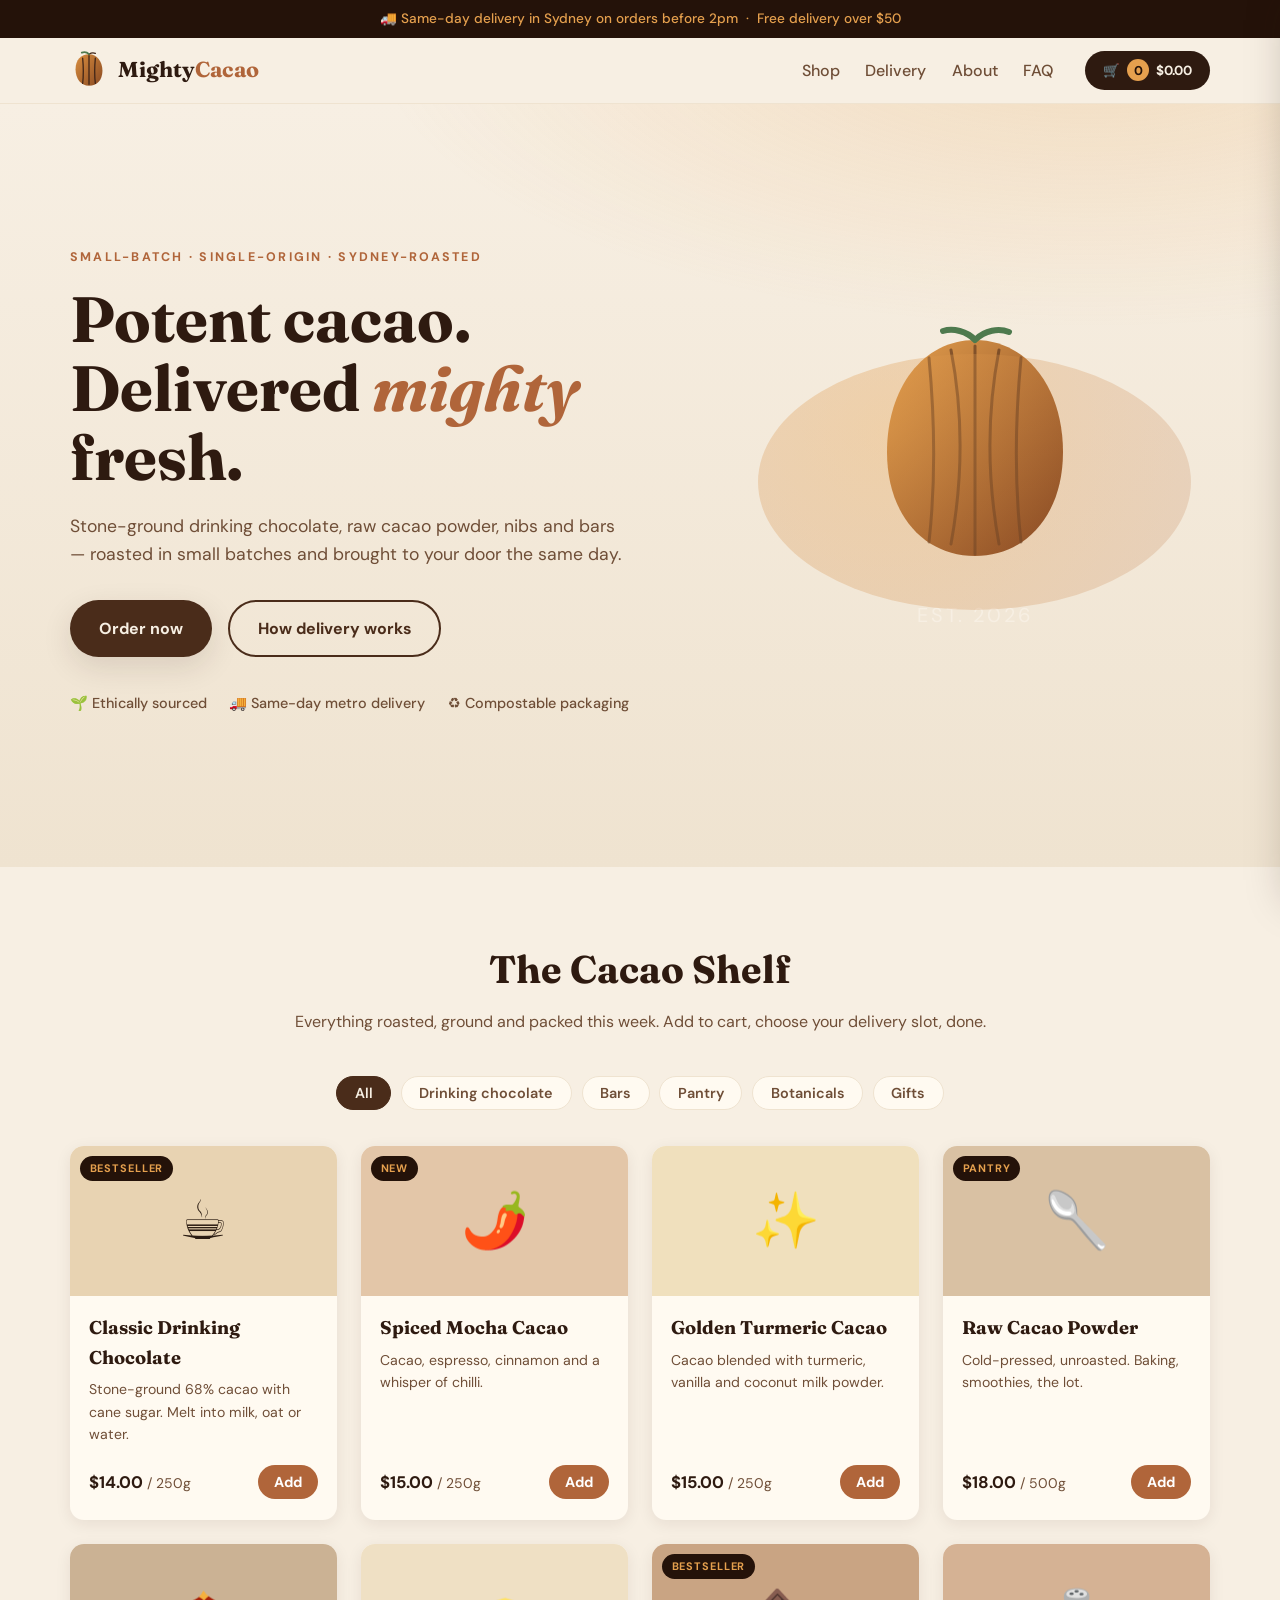
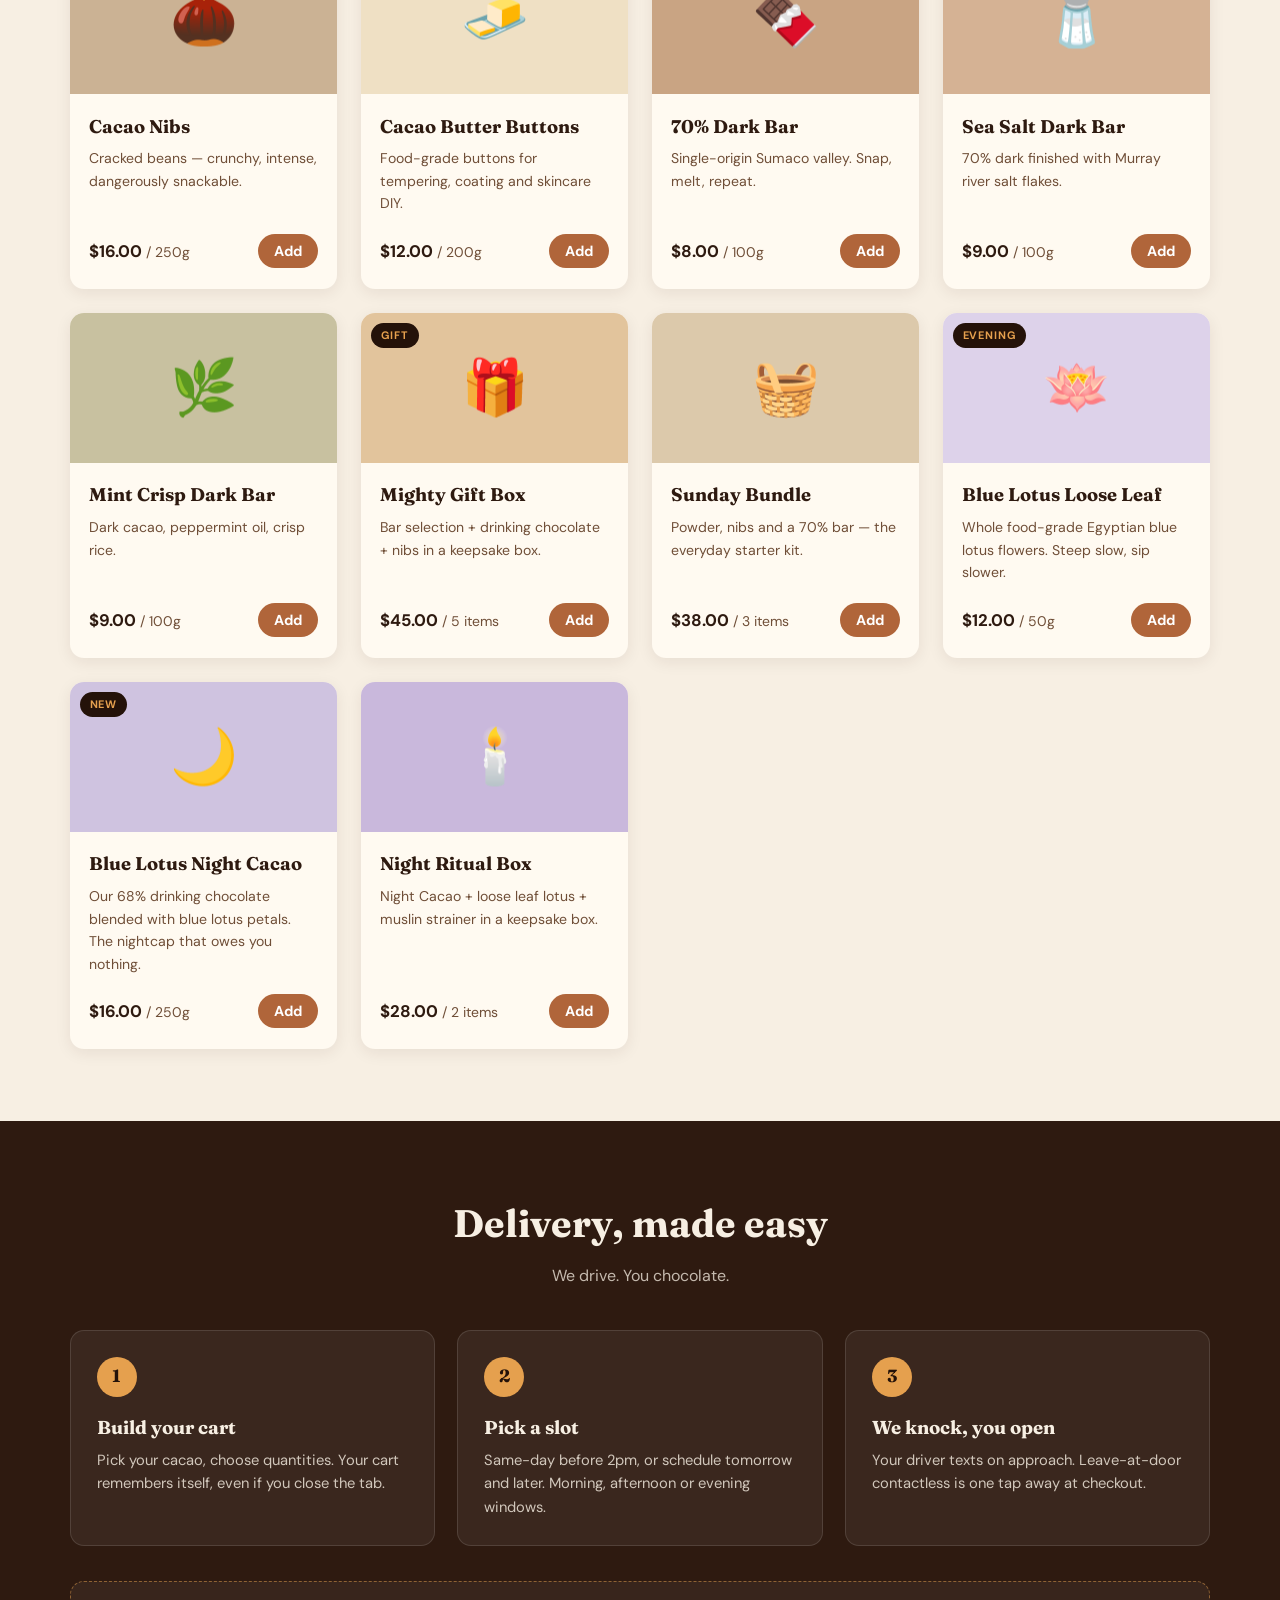
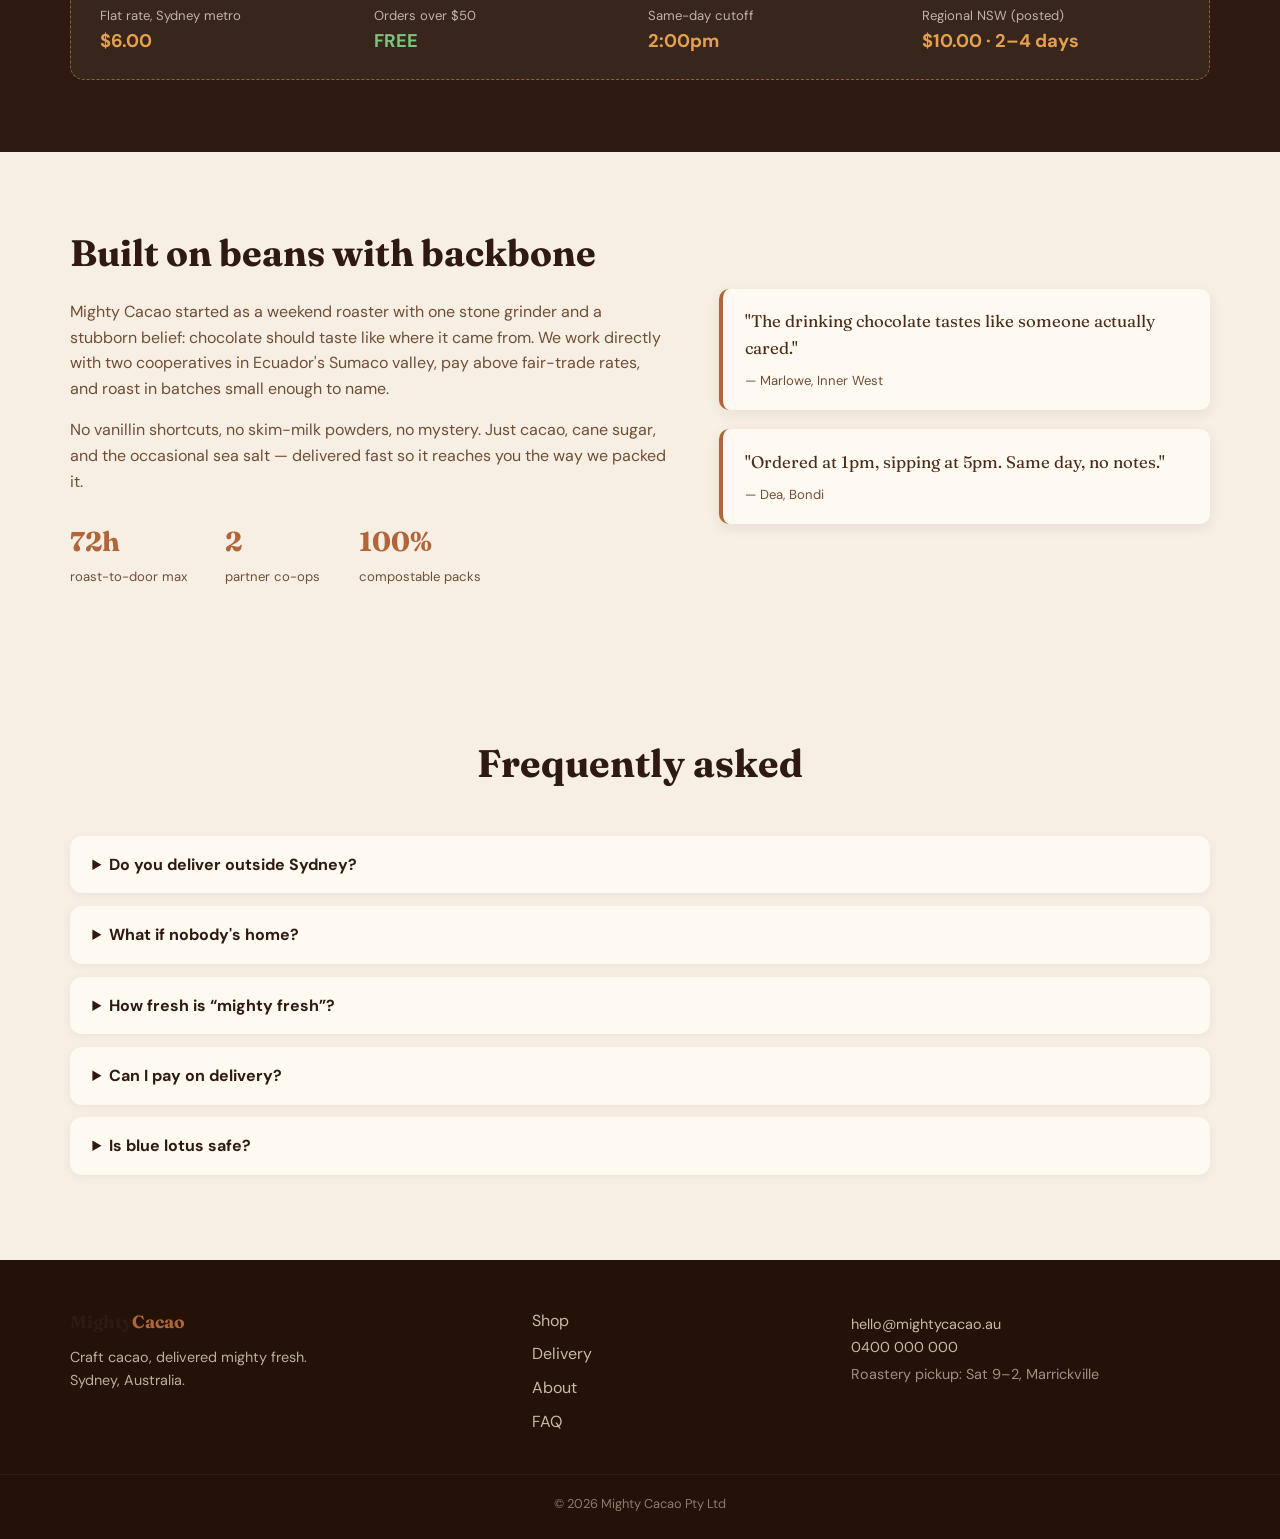
==== commit e248d1de: "Add Botanicals collection: blue lotus leaf, night cacao, ritual box + safety FAQ Co-Authored-By: Cla" ====
--- a/mighty-cacao-single-file.html
+++ b/mighty-cacao-single-file.html
@@ -497,6 +497,7 @@
     <details><summary>What if nobody's home?</summary><p>Tick “leave at door” at checkout, or your driver will text you to reschedule the window at no charge.</p></details>
     <details><summary>How fresh is “mighty fresh”?</summary><p>Everything is roasted within 72 hours of delivery. Best before dates are 12+ months out on dry goods.</p></details>
     <details><summary>Can I pay on delivery?</summary><p>Yes — pay by card on pickup at the door, or pay online at checkout. Whichever you prefer.</p></details>
+    <details><summary>Is blue lotus safe?</summary><p>Our blue lotus is food-grade and safe as an occasional evening infusion. It can make you drowsy — start with one cup, and skip it if you're pregnant, breastfeeding, or planning to drive.</p></details>
   </div>
 </section>
 
@@ -607,6 +608,9 @@
   { id: "bar-mint", name: "Mint Crisp Dark Bar", cat: "bars", price: 9, size: "100g", emoji: "🌿", bg: "#c8c1a0", desc: "Dark cacao, peppermint oil, crisp rice." },
   { id: "gift-box", name: "Mighty Gift Box", cat: "gifts", price: 45, size: "5 items", emoji: "🎁", bg: "#e2c49c", tag: "Gift", desc: "Bar selection + drinking chocolate + nibs in a keepsake box." },
   { id: "bundle", name: "Sunday Bundle", cat: "gifts", price: 38, size: "3 items", emoji: "🧺", bg: "#dcc9ab", desc: "Powder, nibs and a 70% bar — the everyday starter kit." },
+  { id: "bl-lotus", name: "Blue Lotus Loose Leaf", cat: "botanicals", price: 12, size: "50g", emoji: "🪷", bg: "#ddd2ea", tag: "Evening", desc: "Whole food-grade Egyptian blue lotus flowers. Steep slow, sip slower." },
+  { id: "bl-night", name: "Blue Lotus Night Cacao", cat: "botanicals", price: 16, size: "250g", emoji: "🌙", bg: "#cfc3e0", tag: "New", desc: "Our 68% drinking chocolate blended with blue lotus petals. The nightcap that owes you nothing." },
+  { id: "bl-ritual", name: "Night Ritual Box", cat: "botanicals", price: 28, size: "2 items", emoji: "🕯️", bg: "#c9b8dc", desc: "Night Cacao + loose leaf lotus + muslin strainer in a keepsake box." },
 ];
 
 const FREE_SHIP_THRESHOLD = 50;
@@ -619,6 +623,7 @@
   { key: "drinking", label: "Drinking chocolate" },
   { key: "bars", label: "Bars" },
   { key: "pantry", label: "Pantry" },
+  { key: "botanicals", label: "Botanicals" },
   { key: "gifts", label: "Gifts" },
 ];
 
